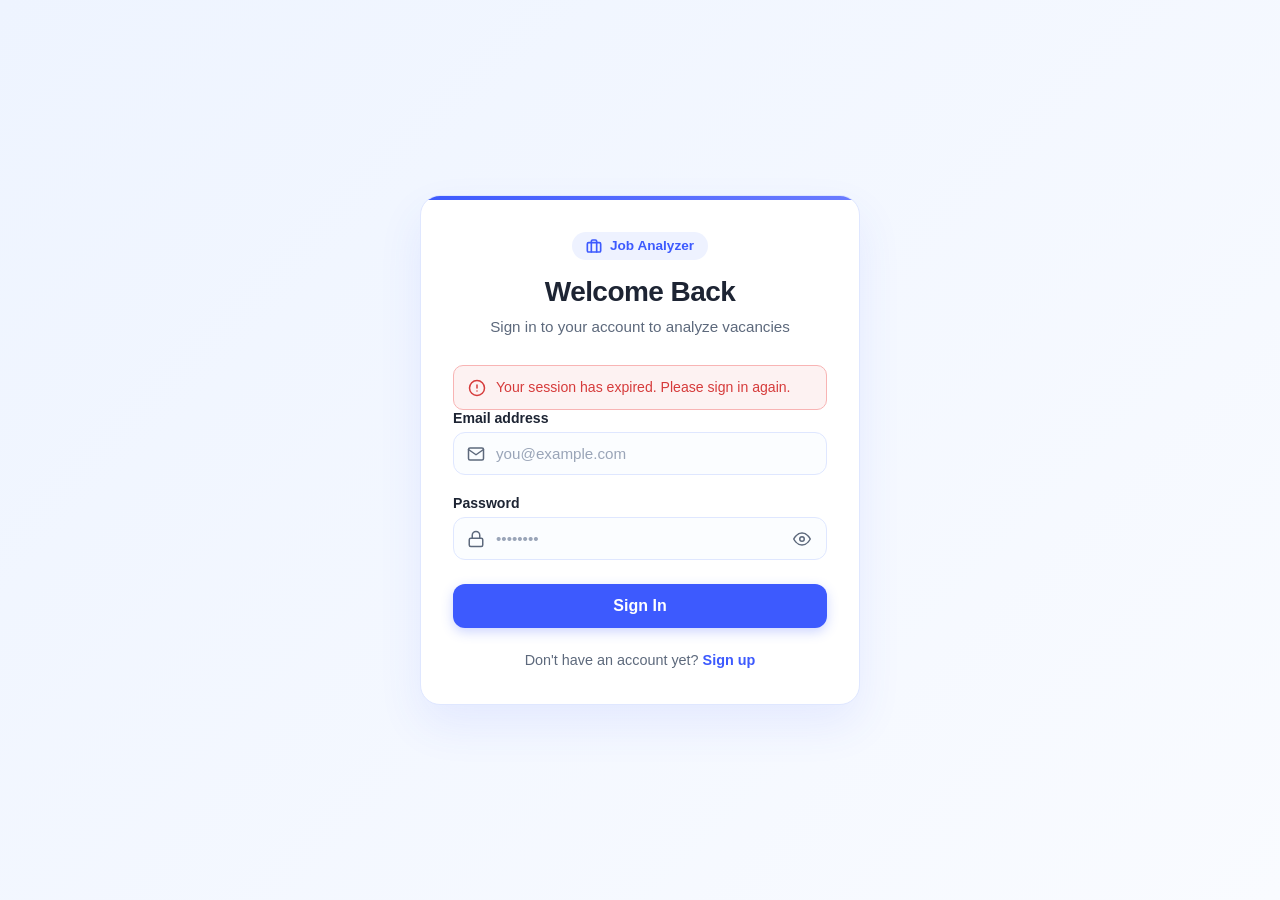
==== frontend/historyPage/history.html @ 537a5278 "Offers history" ====
<!DOCTYPE html>
<html lang="en">
<head>
    <meta charset="UTF-8">
    <meta name="viewport" content="width=device-width, initial-scale=1.0">
    <title>Analysis History - Job Analyzer</title>
    <link rel="stylesheet" href="history.css">
</head>
<body>
    <header class="top-nav">
        <div class="nav-container">
            <a href="../homePage/home.html" class="brand" title="Back to Analyzer">
                <svg class="brand-icon" viewBox="0 0 24 24" fill="none" stroke="currentColor" stroke-width="2.5" stroke-linecap="round" stroke-linejoin="round">
                    <rect x="2" y="7" width="20" height="14" rx="2" ry="2"></rect>
                    <path d="M16 21V5a2 2 0 0 0-2-2h-4a2 2 0 0 0-2 2v16"></path>
                </svg>
                <span>Job Analyzer</span>
            </a>
            <div class="nav-actions">
                <a href="../homePage/home.html" class="nav-btn analyzer-nav-btn">
                    <svg viewBox="0 0 24 24" fill="none" stroke="currentColor" stroke-width="2" stroke-linecap="round" stroke-linejoin="round">
                        <path d="M21 15v4a2 2 0 0 1-2 2H5a2 2 0 0 1-2-2v-4"></path>
                        <polyline points="17 8 12 3 7 8"></polyline>
                        <line x1="12" y1="3" x2="12" y2="15"></line>
                    </svg>
                    New Analysis
                </a>
                <span id="userEmail" class="user-email"></span>
                <button type="button" id="logoutBtn" class="nav-btn logout-btn">
                    <svg viewBox="0 0 24 24" fill="none" stroke="currentColor" stroke-width="2" stroke-linecap="round" stroke-linejoin="round">
                        <path d="M9 21H5a2 2 0 0 1-2-2V5a2 2 0 0 1 2-2h4"></path>
                        <polyline points="16 17 21 12 16 7"></polyline>
                        <line x1="21" y1="12" x2="9" y2="12"></line>
                    </svg>
                    Sign Out
                </button>
            </div>
        </div>
    </header>

    <main class="page-shell">
        <header class="history-hero">
            <div class="hero-text">
                <h1>Analyzed Offers History</h1>
                <p>Browse, filter, and review all previous job offer evaluations for your resume.</p>
            </div>
            <div class="hero-stats">
                <div class="stat-badge">
                    <span class="stat-label">Total Analyzed</span>
                    <span id="totalCount" class="stat-value">0</span>
                </div>
            </div>
        </header>

        <section class="controls-panel">
            <div class="search-box">
                <svg class="search-icon" viewBox="0 0 24 24" fill="none" stroke="currentColor" stroke-width="2" stroke-linecap="round" stroke-linejoin="round">
                    <circle cx="11" cy="11" r="8"></circle>
                    <line x1="21" y1="21" x2="16.65" y2="16.65"></line>
                </svg>
                <input type="text" id="searchInput" placeholder="Search by job title or keyword..." autocomplete="off">
                <button type="button" id="clearSearchBtn" class="clear-search-btn" title="Clear search" aria-label="Clear search" style="display: none;">
                    &times;
                </button>
            </div>

            <div class="filters-row">
                <div class="filter-group" aria-label="Filter offers by score tier">
                    <button class="filter-btn active" data-filter="all" type="button">All Scores</button>
                    <button class="filter-btn" data-filter="80-100" type="button">80–100</button>
                    <button class="filter-btn" data-filter="70-79" type="button">70–79</button>
                    <button class="filter-btn" data-filter="50-69" type="button">50–69</button>
                    <button class="filter-btn" data-filter="0-49" type="button">0–49</button>
                </div>

                <div class="controls-right">
                    <div class="sort-wrapper">
                        <label for="sortSelect" class="sort-label">Sort:</label>
                        <select id="sortSelect" class="sort-select">
                            <option value="analyzedAt,desc">Newest First</option>
                            <option value="analyzedAt,asc">Oldest First</option>
                            <option value="score,desc">Highest Score</option>
                            <option value="score,asc">Lowest Score</option>
                        </select>
                    </div>

                    <button type="button" id="refreshBtn" class="refresh-btn" title="Refresh history">
                        <svg viewBox="0 0 24 24" fill="none" stroke="currentColor" stroke-width="2" stroke-linecap="round" stroke-linejoin="round">
                            <polyline points="23 4 23 10 17 10"></polyline>
                            <polyline points="1 20 1 14 7 14"></polyline>
                            <path d="M3.51 9a9 9 0 0 1 14.85-3.36L23 10M1 14l4.64 4.36A9 9 0 0 0 20.49 15"></path>
                        </svg>
                        Refresh
                    </button>
                </div>
            </div>
        </section>

        <section class="results-panel" aria-live="polite">
            <div id="resultsContainer" class="results-container">
                <div class="empty-state">Loading analysis history...</div>
            </div>

            <nav id="paginationNav" class="pagination-bar" aria-label="History pagination" style="display: none;">
                <div class="pagination-info">
                    <span id="pageInfoText">Page 1 of 1</span>
                    <div class="page-size-selector">
                        <label for="pageSizeSelect">Show:</label>
                        <select id="pageSizeSelect">
                            <option value="12">12</option>
                            <option value="20" selected>20</option>
                            <option value="40">40</option>
                        </select>
                    </div>
                </div>
                <div class="pagination-controls">
                    <button type="button" id="firstPageBtn" class="page-btn" title="First Page" disabled>&laquo;</button>
                    <button type="button" id="prevPageBtn" class="page-btn" title="Previous Page" disabled>&lsaquo; Prev</button>
                    <div id="pageNumberButtons" class="page-numbers"></div>
                    <button type="button" id="nextPageBtn" class="page-btn" title="Next Page" disabled>Next &rsaquo;</button>
                    <button type="button" id="lastPageBtn" class="page-btn" title="Last Page" disabled>&raquo;</button>
                </div>
            </nav>
        </section>
    </main>

    <script src="history.js"></script>
</body>
</html>
---- frontend/historyPage/history.css ----
:root {
    --bg: #f3f6ff;
    --card: #ffffff;
    --primary: #3d5afe;
    --primary-dark: #2d46d6;
    --border: #dfe7ff;
    --text: #1d2433;
    --muted: #5d697c;
    --success: #1e9e6d;
    --error: #d63b3b;
}

* {
    box-sizing: border-box;
}

body {
    margin: 0;
    min-height: 100vh;
    display: flex;
    flex-direction: column;
    align-items: center;
    font-family: -apple-system, BlinkMacSystemFont, 'Segoe UI', Roboto, Helvetica, Arial, sans-serif;
    background: linear-gradient(135deg, #eef4ff 0%, #f9fbff 100%);
    color: var(--text);
}

.top-nav {
    width: 100%;
    background: rgba(255, 255, 255, 0.85);
    backdrop-filter: blur(10px);
    border-bottom: 1px solid var(--border);
    position: sticky;
    top: 0;
    z-index: 100;
}

.nav-container {
    max-width: 1500px;
    margin: 0 auto;
    padding: 12px 24px;
    display: flex;
    align-items: center;
    justify-content: space-between;
}

.brand {
    display: flex;
    align-items: center;
    gap: 10px;
    font-size: 1.15rem;
    font-weight: 800;
    color: var(--primary);
    text-decoration: none;
    transition: opacity 0.2s ease;
}

.brand:hover {
    opacity: 0.9;
}

.brand-icon {
    width: 22px;
    height: 22px;
}

.nav-actions {
    display: flex;
    align-items: center;
    gap: 12px;
}

.user-email {
    font-size: 0.9rem;
    font-weight: 600;
    color: var(--muted);
    background: #f0f4ff;
    padding: 6px 12px;
    border-radius: 8px;
    border: 1px solid var(--border);
}

.nav-btn {
    display: inline-flex;
    align-items: center;
    gap: 6px;
    padding: 8px 16px;
    border-radius: 10px;
    font-size: 0.88rem;
    font-weight: 600;
    cursor: pointer;
    transition: all 0.2s ease;
    text-decoration: none;
}

.analyzer-nav-btn {
    background: var(--primary);
    color: #fff;
    border: none;
}

.analyzer-nav-btn svg {
    width: 16px;
    height: 16px;
}

.analyzer-nav-btn:hover {
    background: var(--primary-dark);
    transform: translateY(-1px);
}

.logout-btn {
    background: #fdf2f2;
    color: #d63b3b;
    border: 1px solid #f8b4b4;
}

.logout-btn svg {
    width: 16px;
    height: 16px;
}

.logout-btn:hover {
    background: #fee2e2;
    transform: translateY(-1px);
}

/* Auth Guard: Hide content until authentication is verified to prevent flicker */
body:not(.authenticated) .top-nav,
body:not(.authenticated) .page-shell {
    display: none;
}

.page-shell {
    width: min(100%, 1500px);
    padding: 24px;
    flex: 1;
    display: flex;
    flex-direction: column;
    gap: 20px;
}

/* Hero Header */
.history-hero {
    display: flex;
    justify-content: space-between;
    align-items: center;
    gap: 16px;
    flex-wrap: wrap;
    background: var(--card);
    border: 1px solid var(--border);
    border-radius: 16px;
    padding: 24px 28px;
    box-shadow: 0 8px 24px rgba(61, 90, 254, 0.04);
}

.hero-text h1 {
    margin: 0 0 6px;
    font-size: clamp(1.5rem, 2.5vw, 2rem);
    font-weight: 800;
    color: var(--text);
}

.hero-text p {
    margin: 0;
    color: var(--muted);
    font-size: 0.95rem;
}

.stat-badge {
    display: flex;
    flex-direction: column;
    align-items: center;
    background: #f4f7ff;
    border: 1px solid var(--border);
    border-radius: 12px;
    padding: 10px 20px;
    min-width: 130px;
}

.stat-label {
    font-size: 0.78rem;
    font-weight: 600;
    text-transform: uppercase;
    letter-spacing: 0.5px;
    color: var(--muted);
}

.stat-value {
    font-size: 1.5rem;
    font-weight: 800;
    color: var(--primary);
}

/* Controls Panel */
.controls-panel {
    display: flex;
    flex-direction: column;
    gap: 14px;
    background: var(--card);
    border: 1px solid var(--border);
    border-radius: 16px;
    padding: 18px 22px;
    box-shadow: 0 8px 24px rgba(61, 90, 254, 0.04);
}

.search-box {
    position: relative;
    width: 100%;
}

.search-icon {
    position: absolute;
    left: 14px;
    top: 50%;
    transform: translateY(-50%);
    width: 18px;
    height: 18px;
    color: var(--muted);
    pointer-events: none;
}

.search-box input {
    width: 100%;
    padding: 12px 38px 12px 42px;
    border-radius: 10px;
    border: 1px solid var(--border);
    font-size: 0.95rem;
    font-family: inherit;
    background: #f9faff;
    color: var(--text);
    transition: all 0.2s ease;
}

.search-box input:focus {
    outline: none;
    border-color: var(--primary);
    background: #fff;
    box-shadow: 0 0 0 3px rgba(61, 90, 254, 0.12);
}

.clear-search-btn {
    position: absolute;
    right: 12px;
    top: 50%;
    transform: translateY(-50%);
    background: none;
    border: none;
    font-size: 1.3rem;
    color: var(--muted);
    cursor: pointer;
    padding: 0;
    line-height: 1;
}

.clear-search-btn:hover {
    color: var(--text);
}

.filters-row {
    display: flex;
    justify-content: space-between;
    align-items: center;
    gap: 12px;
    flex-wrap: wrap;
}

.filter-group {
    display: flex;
    flex-wrap: wrap;
    gap: 8px;
}

.filter-btn {
    border: none;
    border-radius: 10px;
    background: #e9eeff;
    color: var(--primary-dark);
    font-size: 0.88rem;
    font-weight: 700;
    padding: 8px 14px;
    cursor: pointer;
    transition: all 0.2s ease;
}

.filter-btn.active {
    background: var(--primary);
    color: #fff;
}

.filter-btn:hover {
    transform: translateY(-1px);
}

.controls-right {
    display: flex;
    align-items: center;
    gap: 12px;
    flex-wrap: wrap;
}

.sort-wrapper {
    display: flex;
    align-items: center;
    gap: 8px;
}

.sort-label {
    font-size: 0.88rem;
    font-weight: 600;
    color: var(--muted);
}

.sort-select {
    padding: 8px 12px;
    border-radius: 10px;
    border: 1px solid var(--border);
    background: #f9faff;
    color: var(--text);
    font-size: 0.88rem;
    font-weight: 600;
    font-family: inherit;
    cursor: pointer;
    outline: none;
}

.sort-select:focus {
    border-color: var(--primary);
}

.refresh-btn {
    display: inline-flex;
    align-items: center;
    gap: 6px;
    padding: 8px 14px;
    border-radius: 10px;
    border: 1px solid var(--border);
    background: #f9faff;
    color: var(--text);
    font-size: 0.88rem;
    font-weight: 600;
    cursor: pointer;
    transition: all 0.2s ease;
}

.refresh-btn svg {
    width: 15px;
    height: 15px;
    color: var(--primary);
}

.refresh-btn:hover {
    background: #eef3ff;
    border-color: var(--primary);
    transform: translateY(-1px);
}

/* Results Panel & Grid */
.results-panel {
    width: 100%;
    display: flex;
    flex-direction: column;
    gap: 18px;
}

.results-container {
    display: grid;
    grid-template-columns: repeat(auto-fill, minmax(320px, 1fr));
    gap: 16px;
    align-items: stretch;
}

.empty-state {
    grid-column: 1 / -1;
    padding: 40px 24px;
    border-radius: 14px;
    background: #f6f8ff;
    border: 1px dashed var(--border);
    color: var(--muted);
    text-align: center;
    font-size: 1rem;
    display: flex;
    flex-direction: column;
    align-items: center;
    gap: 14px;
}

.empty-action-btn {
    display: inline-flex;
    align-items: center;
    gap: 6px;
    background: var(--primary);
    color: #fff;
    padding: 10px 18px;
    border-radius: 10px;
    text-decoration: none;
    font-weight: 700;
    font-size: 0.9rem;
    transition: all 0.2s ease;
}

.empty-action-btn:hover {
    background: var(--primary-dark);
    transform: translateY(-1px);
}

.offer-card {
    display: flex;
    flex-direction: column;
    background: #f9faff;
    border: 1px solid var(--border);
    border-radius: 14px;
    padding: 18px 18px;
    box-shadow: 0 10px 24px rgba(61, 90, 254, 0.04);
    min-height: 240px;
    transition: transform 0.2s ease, box-shadow 0.2s ease;
    width: 100%;
}

.offer-card:hover {
    transform: translateY(-2px);
    box-shadow: 0 14px 28px rgba(61, 90, 254, 0.08);
}

.offer-card.score-tier-low {
    background: linear-gradient(180deg, rgba(61, 90, 254, 0.08), rgba(61, 90, 254, 0.02));
    border-color: rgba(61, 90, 254, 0.35);
}

.offer-card.score-tier-mid {
    background: linear-gradient(180deg, rgba(46, 204, 113, 0.12), rgba(46, 204, 113, 0.02));
    border-color: rgba(46, 204, 113, 0.5);
}

.offer-card.score-tier-high {
    background: linear-gradient(180deg, rgba(255, 140, 0, 0.12), rgba(255, 140, 0, 0.02));
    border-color: rgba(255, 140, 0, 0.5);
}

.offer-card.score-tier-urgent {
    background: linear-gradient(180deg, rgba(214, 59, 59, 0.12), rgba(214, 59, 59, 0.02));
    border-color: rgba(214, 59, 59, 0.45);
}

.offer-header {
    display: flex;
    align-items: flex-start;
    justify-content: space-between;
    gap: 12px;
    margin-bottom: 8px;
}

.offer-title {
    margin: 0;
    flex: 1;
    color: var(--text);
    font-size: 1.1rem;
    line-height: 1.35;
    font-weight: 700;
    word-break: break-word;
}

.offer-meta {
    display: flex;
    align-items: center;
    gap: 6px;
    font-size: 0.8rem;
    color: var(--muted);
    margin-bottom: 12px;
}

.offer-meta svg {
    width: 14px;
    height: 14px;
}

.offer-score {
    display: inline-flex;
    align-items: center;
    justify-content: center;
    min-width: 72px;
    padding: 6px 10px;
    border-radius: 999px;
    font-size: 0.82rem;
    font-weight: 700;
    color: #fff;
    background: linear-gradient(135deg, #3d5afe 0%, #6b7cff 100%);
    white-space: nowrap;
}

.offer-score.score-tier-low {
    background: linear-gradient(135deg, #3d5afe 0%, #6b7cff 100%);
}

.offer-score.score-tier-mid {
    background: linear-gradient(135deg, #19a76b 0%, #49d38a 100%);
    color: #0d3525;
}

.offer-score.score-tier-high {
    background: linear-gradient(135deg, #ff8a00 0%, #ffb000 100%);
    color: #fff;
}

.offer-score.score-tier-urgent {
    background: linear-gradient(135deg, #d63b3b 0%, #ef5a5a 100%);
}

.offer-reason {
    margin: 0;
    color: var(--text);
    line-height: 1.5;
    font-size: 0.92rem;
    white-space: pre-wrap;
    flex: 1;
}

.offer-link-btn {
    display: inline-flex;
    align-items: center;
    justify-content: center;
    gap: 6px;
    width: 100%;
    margin-top: 16px;
    padding: 11px 14px;
    border-radius: 10px;
    background: var(--primary);
    color: #fff;
    text-decoration: none;
    font-weight: 700;
    font-size: 0.92rem;
    transition: background 0.2s ease, transform 0.2s ease;
}

.offer-link-btn svg {
    width: 14px;
    height: 14px;
}

.offer-link-btn:hover {
    background: var(--primary-dark);
    transform: translateY(-1px);
}

/* Pagination Bar */
.pagination-bar {
    display: flex;
    justify-content: space-between;
    align-items: center;
    gap: 14px;
    flex-wrap: wrap;
    background: var(--card);
    border: 1px solid var(--border);
    border-radius: 14px;
    padding: 12px 20px;
    margin-top: 8px;
}

.pagination-info {
    display: flex;
    align-items: center;
    gap: 16px;
    font-size: 0.88rem;
    color: var(--muted);
    font-weight: 600;
}

.page-size-selector {
    display: flex;
    align-items: center;
    gap: 6px;
}

.page-size-selector select {
    padding: 4px 8px;
    border-radius: 8px;
    border: 1px solid var(--border);
    background: #f9faff;
    color: var(--text);
    font-family: inherit;
    font-size: 0.85rem;
    cursor: pointer;
}

.pagination-controls {
    display: flex;
    align-items: center;
    gap: 6px;
}

.page-btn {
    border: 1px solid var(--border);
    background: #f9faff;
    color: var(--text);
    border-radius: 8px;
    padding: 6px 12px;
    font-size: 0.85rem;
    font-weight: 600;
    cursor: pointer;
    transition: all 0.2s ease;
}

.page-btn:hover:not(:disabled) {
    background: #e9eeff;
    border-color: var(--primary);
    color: var(--primary-dark);
}

.page-btn:disabled {
    opacity: 0.4;
    cursor: not-allowed;
}

.page-numbers {
    display: flex;
    align-items: center;
    gap: 4px;
}

.page-num-btn {
    border: 1px solid var(--border);
    background: #f9faff;
    color: var(--text);
    border-radius: 8px;
    min-width: 32px;
    height: 32px;
    padding: 0 6px;
    font-size: 0.85rem;
    font-weight: 600;
    cursor: pointer;
    display: inline-flex;
    align-items: center;
    justify-content: center;
    transition: all 0.2s ease;
}

.page-num-btn.active {
    background: var(--primary);
    color: #fff;
    border-color: var(--primary);
}

.page-num-btn:hover:not(.active) {
    background: #e9eeff;
    border-color: var(--primary);
    color: var(--primary-dark);
}

.page-ellipsis {
    padding: 0 4px;
    color: var(--muted);
    font-weight: 600;
}

@media (max-width: 768px) {
    .results-container {
        grid-template-columns: 1fr;
    }

    .history-hero {
        flex-direction: column;
        align-items: flex-start;
    }

    .stat-badge {
        width: 100%;
        align-items: flex-start;
    }

    .filters-row {
        flex-direction: column;
        align-items: stretch;
    }

    .controls-right {
        justify-content: space-between;
    }

    .pagination-bar {
        flex-direction: column;
        align-items: center;
        gap: 12px;
    }
}
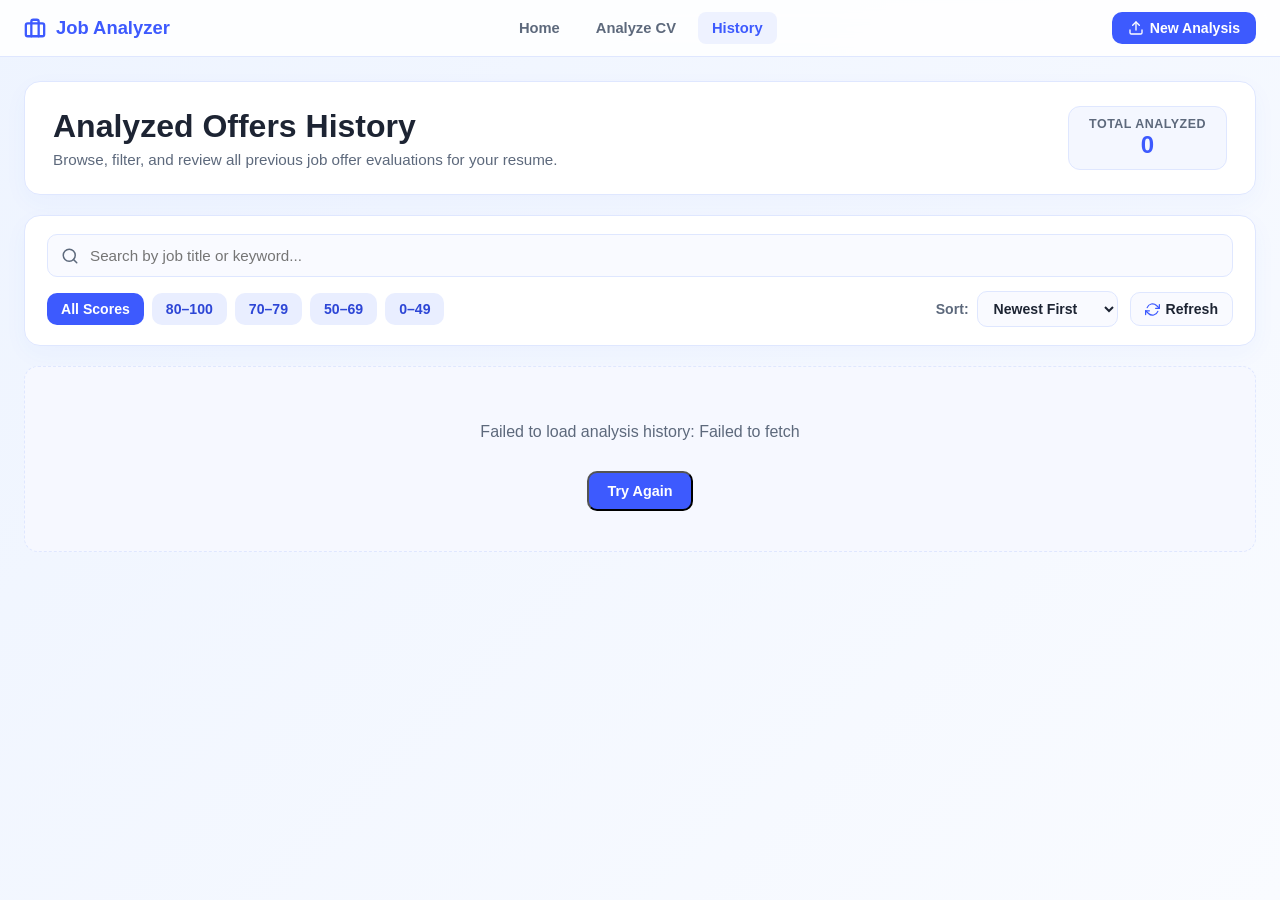
==== commit ea755fca: "Deleted Spring Security, updated OfferResult model, updated search in history" ====
--- a/frontend/historyPage/history.html
+++ b/frontend/historyPage/history.html
@@ -9,15 +9,22 @@
 <body>
     <header class="top-nav">
         <div class="nav-container">
-            <a href="../homePage/home.html" class="brand" title="Back to Analyzer">
+            <a href="../homePage/home.html" class="brand" title="Back to Home">
                 <svg class="brand-icon" viewBox="0 0 24 24" fill="none" stroke="currentColor" stroke-width="2.5" stroke-linecap="round" stroke-linejoin="round">
                     <rect x="2" y="7" width="20" height="14" rx="2" ry="2"></rect>
                     <path d="M16 21V5a2 2 0 0 0-2-2h-4a2 2 0 0 0-2 2v16"></path>
                 </svg>
                 <span>Job Analyzer</span>
             </a>
+
+            <nav class="nav-links">
+                <a href="../homePage/home.html" class="nav-link">Home</a>
+                <a href="../homePage/analyzer.html" class="nav-link">Analyze CV</a>
+                <a href="history.html" class="nav-link active">History</a>
+            </nav>
+
             <div class="nav-actions">
-                <a href="../homePage/home.html" class="nav-btn analyzer-nav-btn">
+                <a href="../homePage/analyzer.html" class="nav-btn analyzer-nav-btn">
                     <svg viewBox="0 0 24 24" fill="none" stroke="currentColor" stroke-width="2" stroke-linecap="round" stroke-linejoin="round">
                         <path d="M21 15v4a2 2 0 0 1-2 2H5a2 2 0 0 1-2-2v-4"></path>
                         <polyline points="17 8 12 3 7 8"></polyline>
@@ -25,15 +32,6 @@
                     </svg>
                     New Analysis
                 </a>
-                <span id="userEmail" class="user-email"></span>
-                <button type="button" id="logoutBtn" class="nav-btn logout-btn">
-                    <svg viewBox="0 0 24 24" fill="none" stroke="currentColor" stroke-width="2" stroke-linecap="round" stroke-linejoin="round">
-                        <path d="M9 21H5a2 2 0 0 1-2-2V5a2 2 0 0 1 2-2h4"></path>
-                        <polyline points="16 17 21 12 16 7"></polyline>
-                        <line x1="21" y1="12" x2="9" y2="12"></line>
-                    </svg>
-                    Sign Out
-                </button>
             </div>
         </div>
     </header>
--- a/frontend/historyPage/history.css
+++ b/frontend/historyPage/history.css
@@ -64,20 +64,37 @@
     height: 22px;
 }
 
+.nav-links {
+    display: flex;
+    align-items: center;
+    gap: 8px;
+}
+
+.nav-link {
+    text-decoration: none;
+    color: var(--muted);
+    font-size: 0.92rem;
+    font-weight: 600;
+    padding: 8px 14px;
+    border-radius: 8px;
+    transition: all 0.2s ease;
+}
+
+.nav-link:hover {
+    color: var(--primary);
+    background: #eef2ff;
+}
+
+.nav-link.active {
+    color: var(--primary);
+    background: #eef2ff;
+    font-weight: 700;
+}
+
 .nav-actions {
     display: flex;
     align-items: center;
     gap: 12px;
-}
-
-.user-email {
-    font-size: 0.9rem;
-    font-weight: 600;
-    color: var(--muted);
-    background: #f0f4ff;
-    padding: 6px 12px;
-    border-radius: 8px;
-    border: 1px solid var(--border);
 }
 
 .nav-btn {
@@ -107,28 +124,6 @@
 .analyzer-nav-btn:hover {
     background: var(--primary-dark);
     transform: translateY(-1px);
-}
-
-.logout-btn {
-    background: #fdf2f2;
-    color: #d63b3b;
-    border: 1px solid #f8b4b4;
-}
-
-.logout-btn svg {
-    width: 16px;
-    height: 16px;
-}
-
-.logout-btn:hover {
-    background: #fee2e2;
-    transform: translateY(-1px);
-}
-
-/* Auth Guard: Hide content until authentication is verified to prevent flicker */
-body:not(.authenticated) .top-nav,
-body:not(.authenticated) .page-shell {
-    display: none;
 }
 
 .page-shell {
@@ -450,14 +445,35 @@
     margin-bottom: 8px;
 }
 
+.offer-title-wrapper {
+    flex: 1;
+    display: flex;
+    flex-direction: column;
+    gap: 4px;
+}
+
 .offer-title {
     margin: 0;
-    flex: 1;
     color: var(--text);
     font-size: 1.1rem;
     line-height: 1.35;
     font-weight: 700;
     word-break: break-word;
+}
+
+.offer-company {
+    display: inline-flex;
+    align-items: center;
+    gap: 6px;
+    font-size: 0.88rem;
+    font-weight: 600;
+    color: var(--primary);
+}
+
+.company-icon {
+    width: 14px;
+    height: 14px;
+    flex-shrink: 0;
 }
 
 .offer-meta {
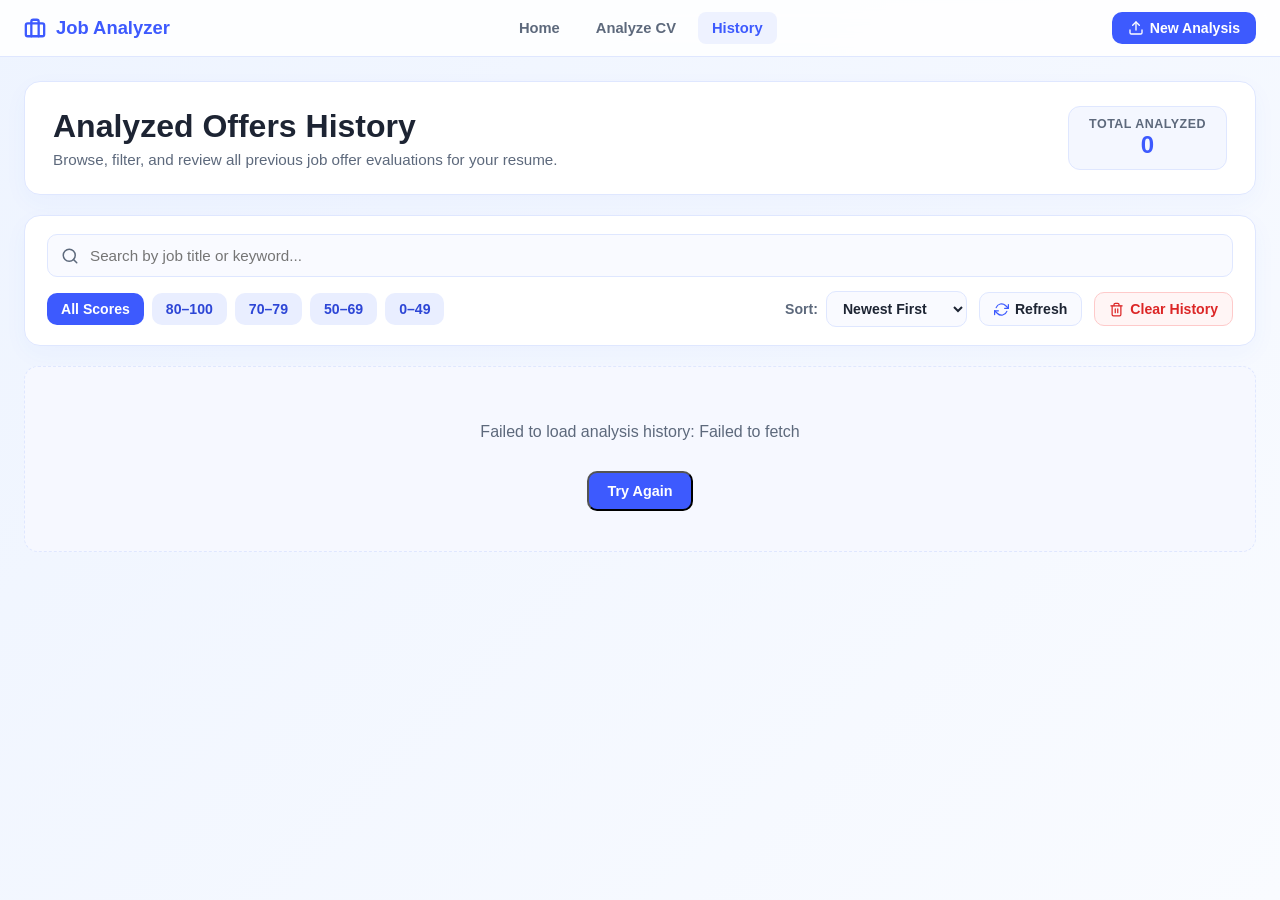
==== commit 05bfef02: "Implemented deleting history records" ====
--- a/frontend/historyPage/history.html
+++ b/frontend/historyPage/history.html
@@ -90,6 +90,16 @@
                         </svg>
                         Refresh
                     </button>
+
+                    <button type="button" id="clearHistoryBtn" class="clear-history-btn" title="Clear all history">
+                        <svg viewBox="0 0 24 24" fill="none" stroke="currentColor" stroke-width="2" stroke-linecap="round" stroke-linejoin="round">
+                            <polyline points="3 6 5 6 21 6"></polyline>
+                            <path d="M19 6v14a2 2 0 0 1-2 2H7a2 2 0 0 1-2-2V6m3 0V4a2 2 0 0 1 2-2h4a2 2 0 0 1 2 2v2"></path>
+                            <line x1="10" y1="11" x2="10" y2="17"></line>
+                            <line x1="14" y1="11" x2="14" y2="17"></line>
+                        </svg>
+                        Clear History
+                    </button>
                 </div>
             </div>
         </section>
--- a/frontend/historyPage/history.css
+++ b/frontend/historyPage/history.css
@@ -350,6 +350,34 @@
     transform: translateY(-1px);
 }
 
+.clear-history-btn {
+    display: inline-flex;
+    align-items: center;
+    gap: 6px;
+    padding: 8px 14px;
+    border-radius: 10px;
+    border: 1px solid #fecaca;
+    background: #fff5f5;
+    color: #dc2626;
+    font-size: 0.88rem;
+    font-weight: 600;
+    cursor: pointer;
+    transition: all 0.2s ease;
+}
+
+.clear-history-btn svg {
+    width: 15px;
+    height: 15px;
+    color: #dc2626;
+}
+
+.clear-history-btn:hover {
+    background: #fee2e2;
+    border-color: #f87171;
+    color: #b91c1c;
+    transform: translateY(-1px);
+}
+
 /* Results Panel & Grid */
 .results-panel {
     width: 100%;
@@ -531,13 +559,21 @@
     flex: 1;
 }
 
+.offer-actions {
+    display: flex;
+    align-items: center;
+    gap: 10px;
+    margin-top: 16px;
+    width: 100%;
+}
+
 .offer-link-btn {
     display: inline-flex;
     align-items: center;
     justify-content: center;
     gap: 6px;
-    width: 100%;
-    margin-top: 16px;
+    flex: 1;
+    margin-top: 0;
     padding: 11px 14px;
     border-radius: 10px;
     background: var(--primary);
@@ -558,6 +594,33 @@
     transform: translateY(-1px);
 }
 
+.offer-delete-btn {
+    display: inline-flex;
+    align-items: center;
+    justify-content: center;
+    width: 42px;
+    height: 42px;
+    border-radius: 10px;
+    border: 1px solid #fee2e2;
+    background: #fff5f5;
+    color: #dc2626;
+    cursor: pointer;
+    flex-shrink: 0;
+    transition: all 0.2s ease;
+}
+
+.offer-delete-btn svg {
+    width: 17px;
+    height: 17px;
+}
+
+.offer-delete-btn:hover {
+    background: #fee2e2;
+    border-color: #f87171;
+    color: #b91c1c;
+    transform: translateY(-1px);
+}
+
 /* Pagination Bar */
 .pagination-bar {
     display: flex;
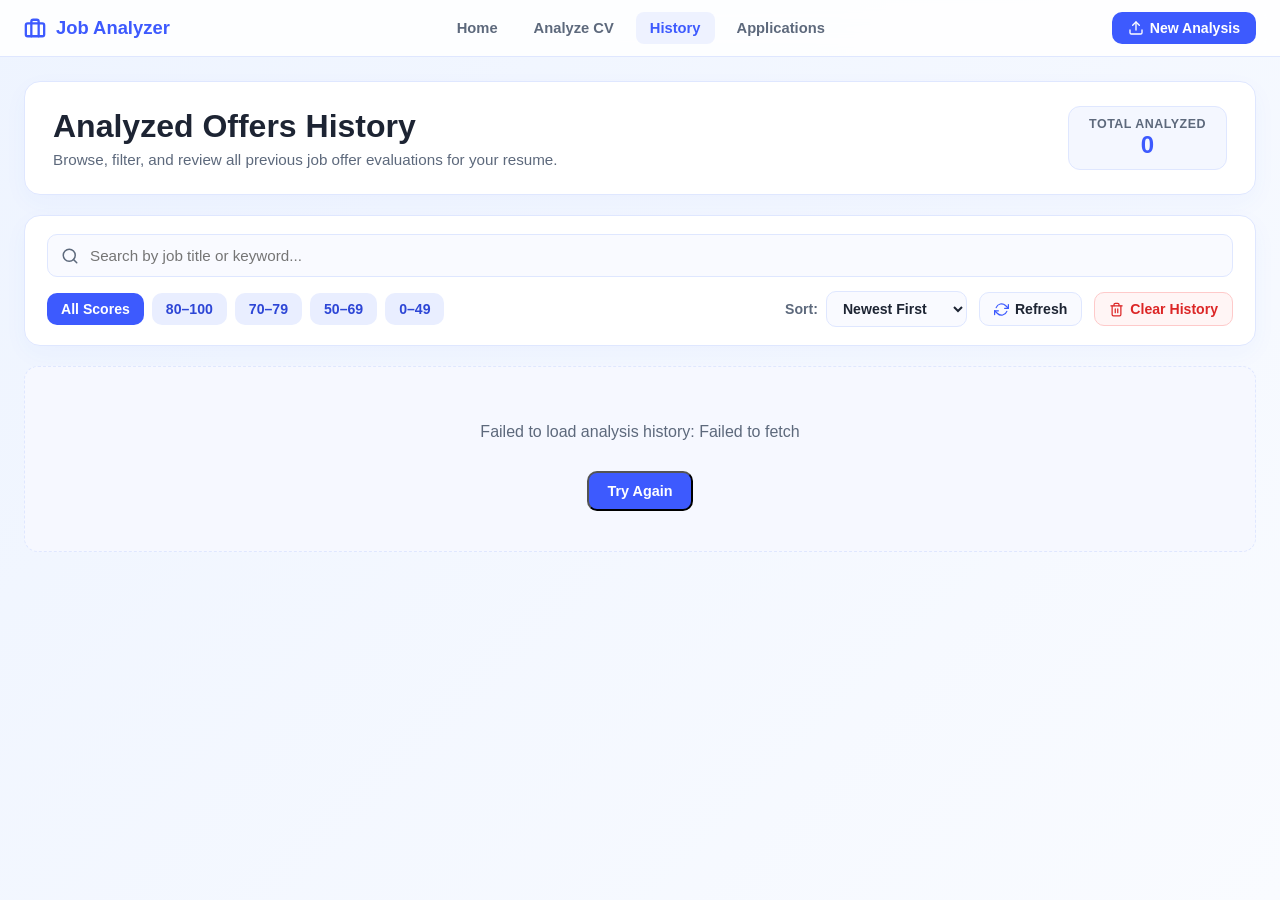
==== commit bde25e2a: "Implemented applications tracker" ====
--- a/frontend/historyPage/history.html
+++ b/frontend/historyPage/history.html
@@ -21,6 +21,7 @@
                 <a href="../homePage/home.html" class="nav-link">Home</a>
                 <a href="../homePage/analyzer.html" class="nav-link">Analyze CV</a>
                 <a href="history.html" class="nav-link active">History</a>
+                <a href="../applicationsPage/applications.html" class="nav-link">Applications</a>
             </nav>
 
             <div class="nav-actions">
--- a/frontend/historyPage/history.css
+++ b/frontend/historyPage/history.css
@@ -614,6 +614,49 @@
     height: 17px;
 }
 
+.offer-apply-btn {
+    display: inline-flex;
+    align-items: center;
+    justify-content: center;
+    gap: 6px;
+    padding: 11px 16px;
+    border-radius: 10px;
+    background: linear-gradient(135deg, #10b981 0%, #059669 100%);
+    color: #ffffff;
+    border: none;
+    font-weight: 700;
+    font-size: 0.9rem;
+    cursor: pointer;
+    transition: all 0.2s ease;
+    box-shadow: 0 2px 8px rgba(16, 185, 129, 0.25);
+    white-space: nowrap;
+}
+
+.offer-apply-btn:hover:not(:disabled) {
+    background: linear-gradient(135deg, #059669 0%, #047857 100%);
+    transform: translateY(-1px);
+    box-shadow: 0 4px 12px rgba(16, 185, 129, 0.35);
+}
+
+.offer-apply-btn.is-applied {
+    background: rgba(16, 185, 129, 0.12);
+    color: #059669;
+    border: 1px solid rgba(16, 185, 129, 0.35);
+    box-shadow: none;
+    cursor: default;
+    opacity: 0.95;
+}
+
+.offer-apply-btn:disabled:not(.is-applied) {
+    opacity: 0.6;
+    cursor: wait;
+}
+
+.offer-apply-btn svg {
+    width: 14px;
+    height: 14px;
+}
+
 .offer-delete-btn:hover {
     background: #fee2e2;
     border-color: #f87171;
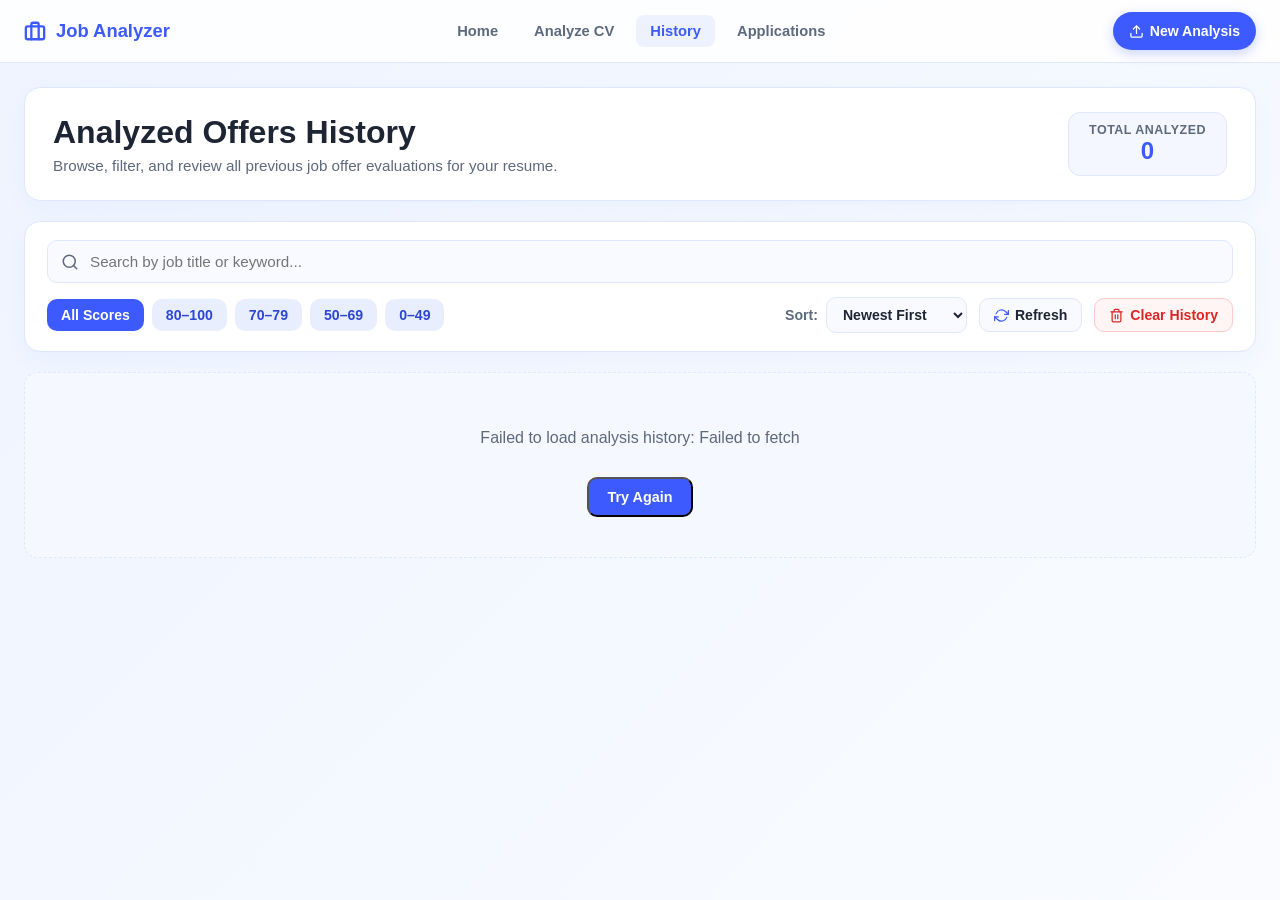
==== commit d061cc41: "Implemented authentication, added forms" ====
--- a/frontend/historyPage/history.html
+++ b/frontend/historyPage/history.html
@@ -5,6 +5,7 @@
     <meta name="viewport" content="width=device-width, initial-scale=1.0">
     <title>Analysis History - Job Analyzer</title>
     <link rel="stylesheet" href="history.css">
+    <link rel="stylesheet" href="../shared/auth-nav.css">
 </head>
 <body>
     <header class="top-nav">
@@ -133,6 +134,7 @@
         </section>
     </main>
 
+    <script src="../shared/auth-state.js"></script>
     <script src="history.js"></script>
 </body>
 </html>
--- a/frontend/historyPage/history.css
+++ b/frontend/historyPage/history.css
@@ -94,36 +94,42 @@
 .nav-actions {
     display: flex;
     align-items: center;
-    gap: 12px;
+    gap: 10px;
+    flex-shrink: 0;
 }
 
 .nav-btn {
     display: inline-flex;
     align-items: center;
-    gap: 6px;
-    padding: 8px 16px;
-    border-radius: 10px;
+    justify-content: center;
+    gap: 6px;
+    padding: 0 16px;
+    height: 38px;
+    border-radius: 999px;
     font-size: 0.88rem;
-    font-weight: 600;
+    font-weight: 700;
     cursor: pointer;
     transition: all 0.2s ease;
     text-decoration: none;
+    white-space: nowrap;
 }
 
 .analyzer-nav-btn {
     background: var(--primary);
     color: #fff;
     border: none;
+    box-shadow: 0 4px 12px rgba(61, 90, 254, 0.25);
 }
 
 .analyzer-nav-btn svg {
-    width: 16px;
-    height: 16px;
+    width: 15px;
+    height: 15px;
 }
 
 .analyzer-nav-btn:hover {
     background: var(--primary-dark);
     transform: translateY(-1px);
+    box-shadow: 0 6px 16px rgba(61, 90, 254, 0.35);
 }
 
 .page-shell {
@@ -639,12 +645,49 @@
 }
 
 .offer-apply-btn.is-applied {
-    background: rgba(16, 185, 129, 0.12);
-    color: #059669;
-    border: 1px solid rgba(16, 185, 129, 0.35);
+    background: rgba(61, 90, 254, 0.12);
+    color: var(--primary);
+    border: 1px solid rgba(61, 90, 254, 0.35);
     box-shadow: none;
     cursor: default;
     opacity: 0.95;
+}
+
+.offer-apply-btn.is-applied.status-applied {
+    background: rgba(61, 90, 254, 0.12);
+    color: var(--primary);
+    border: 1px solid rgba(61, 90, 254, 0.35);
+}
+
+.offer-apply-btn.is-applied.status-screening {
+    background: rgba(147, 51, 234, 0.12);
+    color: #9333ea;
+    border: 1px solid rgba(147, 51, 234, 0.35);
+}
+
+.offer-apply-btn.is-applied.status-interview {
+    background: rgba(245, 158, 11, 0.12);
+    color: #d97706;
+    border: 1px solid rgba(245, 158, 11, 0.35);
+}
+
+.offer-apply-btn.is-applied.status-offer {
+    background: rgba(22, 163, 74, 0.14);
+    color: #16a34a;
+    border: 1px solid rgba(22, 163, 74, 0.35);
+}
+
+.offer-apply-btn.is-applied.status-rejected {
+    background: rgba(220, 38, 38, 0.12);
+    color: #dc2626;
+    border: 1px solid rgba(220, 38, 38, 0.35);
+}
+
+.offer-apply-btn.is-applied.status-no_response,
+.offer-apply-btn.is-applied.status-no-response {
+    background: rgba(100, 116, 139, 0.12);
+    color: #64748b;
+    border: 1px solid rgba(100, 116, 139, 0.35);
 }
 
 .offer-apply-btn:disabled:not(.is-applied) {
